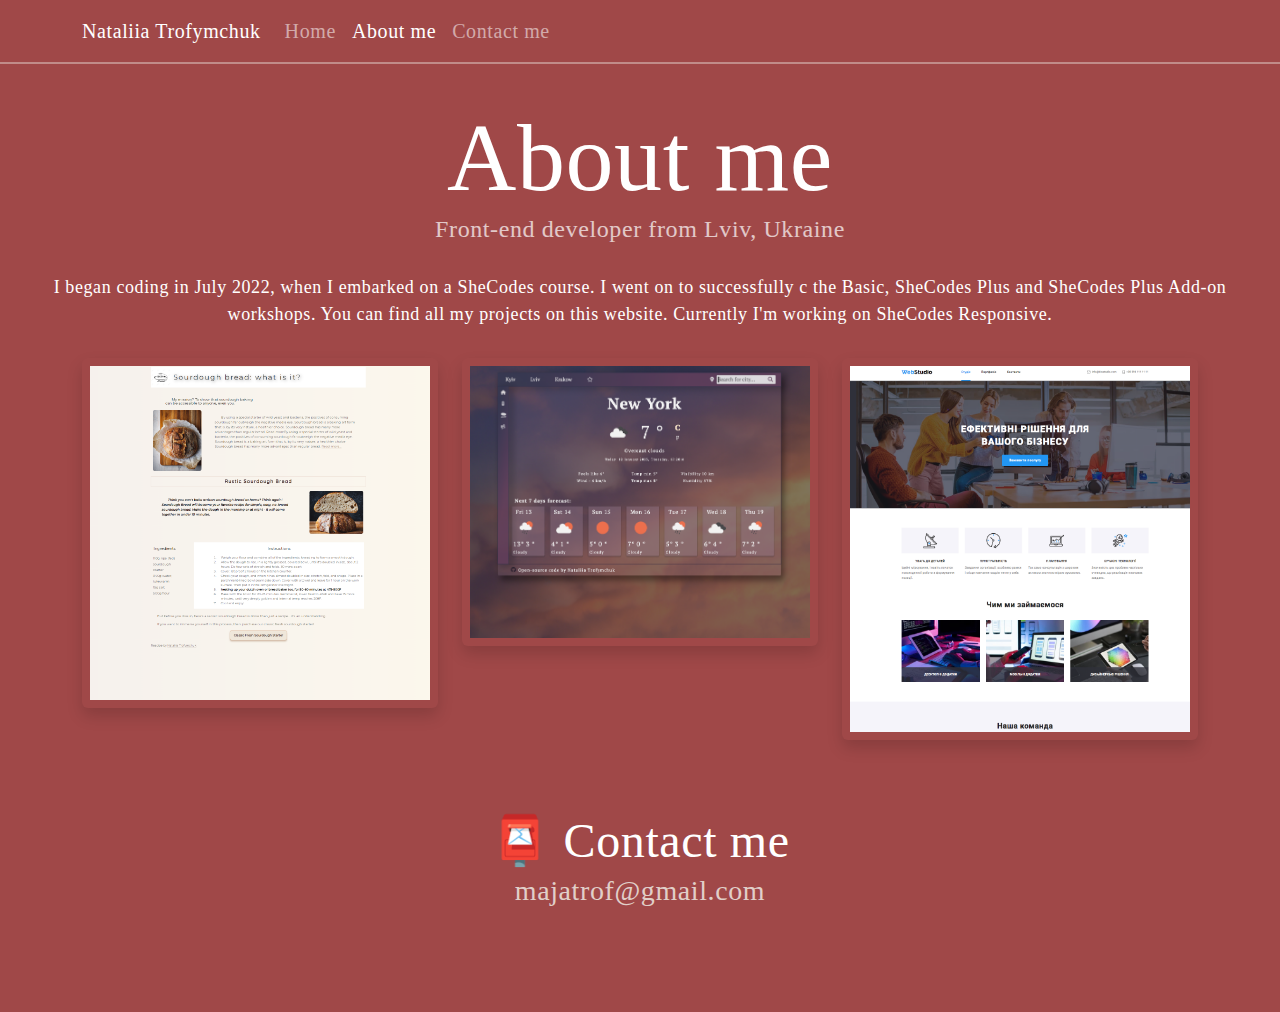
==== about.html @ 4327c9d4 "a" ====
<!DOCTYPE html>
<html lang="en">
  <head>
    <meta charset="UTF-8" />
    <meta http-equiv="X-UA-Compatible" content="IE=edge" />
    <meta name="viewport" content="width=device-width, initial-scale=1.0" />
    <meta
      name="description"
      content="About Nataliia Trofymchuk, a front-end developer based in Europe"
    />
    <link
      rel="stylesheet"
      href="https://cdn.jsdelivr.net/npm/bootstrap@5.2.3/dist/css/bootstrap.min.css"
    />
    <script src="https://cdn.jsdelivr.net/npm/bootstrap@5.3.0-alpha1/dist/js/bootstrap.bundle.min.js"></script>
    <link rel="stylesheet" href="style.css" />
    <title>About me - Nataliia Trofymchuk</title>
  </head>
  <body>
      <nav class="navbar navbar-expand-lg navbar-dark bg-light fixed-top">
        <div class="container">
          <a class="navbar-brand" href="index.html">Nataliia Trofymchuk</a>
          <button
            class="navbar-toggler"
            type="button"
            data-bs-toggle="collapse"
            data-bs-target="#navbarNav"
            aria-controls="navbarNav"
            aria-expanded="false"
            aria-label="Toggle navigation"
          >
            <span class="navbar-toggler-icon"></span>
          </button>
          <div class="collapse navbar-collapse" id="navbarNav">
            <ul class="navbar-nav">
              <li class="nav-item">
                <a
                  class="nav-link"
                  aria-current="page"
                  href="index.html"
                  tilte="Homepage"
                  >Home</a
                >
              </li>
              <li class="nav-item">
                <a
                  class="nav-link active"
                  href="about.html"
                  tilte="About Nataliia Trofymchuk"
                  >About me</a
                >
              </li>
              <li class="nav-item">
                <a
                  class="nav-link"
                  href="about.html#contact"
                  title="Contact Nataliia Trofymchuk"
                  >Contact me</a
                >
              </li>
            </ul>
          </div>
        </div>
      </nav>
      <h1 class="text-center">About me</h1>
      <h3 class="text-center">Front-end developer from Lviv, Ukraine</h3>

      <div class="about-paragraphs text-center">
        <p>
          I began coding in July 2022, when I embarked on a SheCodes course. I
          went on to successfully c the Basic, SheCodes Plus and SheCodes Plus
          Add-on workshops. You can find all my projects on this website.
          Currently I'm working on SheCodes Responsive.
        </p>
      </div>
      <div class="container">
        <div class="row">
          <div class="col-sm-4">
            <img
              src="images/bread.png"
              class="img-fluid p-2 mb-4 shadow rounded"
              alt="Bread project"
            />
          </div>
          <div class="col-sm-4">
            <img
              src="images/weather.png"
              class="img-fluid p-2 mb-4 shadow rounded"
              alt="Weather project"
            />
          </div>
          <div class="col-sm-4">
            <img
              src="images/web-site.png"
              class="img-fluid p-2 mb-4 shadow rounded"
              alt="web-site project"
            />
          </div>
        </div>
      </div>
      <div id="contact" class="mt-5">
        <h2 class="text-center">📮 Contact me</h2>
        <a href="mailto:majatrof@gmail.com" class="email-link">
          majatrof@gmail.com
        </a>
      </div>
  </body>
</html>
---- style.css ----
:root {
  --secondary-color: rgb(255, 255, 255);
  --primary-color: rgb(225, 207, 201);
  --red-color: rgb(161, 20, 37);
  --dark-color: rgb(52, 2, 7);
  --black-bc: rgba(52, 2, 7, 0.65);
  --border-button: rgba(161, 20, 37, 0.3);

  --box-shadow: 0px 1px 3px rgba(0, 0, 0, 0.12), 0px 1px 1px rgba(0, 0, 0, 0.24),
    0px 2px 1px rgba(0, 0, 0, 0.2);
  --box-border: 0px 0px 4px 4px;

  --text-font: Roboto;
  --letter-spacing: 0.03em;
  --timing-function: cubic-bezier(0.4, 0, 0.2, 1);
  --transition-bc: background-color 250ms var(--timing-function);
  --transition-color: color 250ms var(--timing-function);
}

body {
  font-size: 20px;
  font-family: var(--text-font);
  letter-spacing: var(--letter-spacing);
  color: var(--secondary-color) !important;
  background-color: rgb(160, 72, 72);
  font-weight: 400;
  line-height: 1.5;
  margin: 100px 0;
}

ul {
  list-style-type: none;
  margin: 0;
  padding: 0;
}

li,
p,
button {
  margin: 0;
  padding: 0;
}


h1,
h2,
h3 {
  margin: 0;
}

h1 {
  font-size: 96px;
}

h2 {
  font-size: 48px;
}

h3 {
  font-size: 24px;
  opacity: 0.7;
}

p {
  font-size: 18px;
  line-height: 1.5;
}

a {
    text-decoration: none;
    font-style: normal;
    cursor: pointer;
    margin: 0;
    padding: 0;
}

a:hover,
a:focus {
  color:rgb(52, 2, 7) !important;
}

.navbar {
  color: var(--secondary-color) !important;
  background-color: rgb(160, 72, 72) !important;
  border-bottom: 2px solid rgba(225, 207, 201, 0.5);
}

.img__link {
color: var(--secondary-color) !important;
font-size: 14px;
}

.img__link:hover,
.img__link:focus {
  text-decoration: underline;
  color: var(--primary-color) !important;
}

.navigation-links {
  display: flex;
  margin-top: 40px;
  justify-content: center;
}

.navigation-links a {
  margin: 20px;
}

.title-index {
  padding-top: 30px;
}

.primary-link {
  border-radius: 4px;
  padding: 20px 15px;
  text-decoration: none;
  text-transform: capitalize;
  background: var(--black-bc);
  box-shadow: var(--box-shadow);
  border: 1px solid var(--dark-color);
  color: white;
  transition: var(--transition-color), var(--transition-bc);
}

.primary-link:hover {
  color: var(--primary-color) !important;
  background-color: var(--border-button);
}

.secondary-link {
  border-radius: 4px;
  padding: 20px 15px;
  text-decoration: none;
  text-transform: capitalize;
  color: var(--primary-color);
  border: 1px solid var(--primary-color);
  box-shadow: var(--box-shadow);
  transition: var(--transition-color), var(--transition-bc);
}

.secondary-link:hover, 
.secondary-link:focus {
  color: var(--white-color) !important;
  background-color: var(--black-bc);
}

.homepage-link {
  color: var(--primary-color);
  text-align: center;
  display: block;
}

.about-paragraphs {
  margin: 30px 0;
}

.about-paragraphs p {
  margin: 10px;
}

.email-link {
  display: flex;
  justify-content: center;
  color: var(--primary-color);
  font-size: 28px;
  text-decoration: none;
}

.email-link:hover {
  text-decoration: underline;
}

@media (max-width: 576px) {
  h1 {
    font-size: 48px;
    line-height: 1.5;
  }

  h2 {
    font-size: 32px;
    text-align: center;
  }

  p {
    text-align: center;
  }

  .project-link {
    display: block;
    text-align: center;
    margin: 0 20px;
  }
}
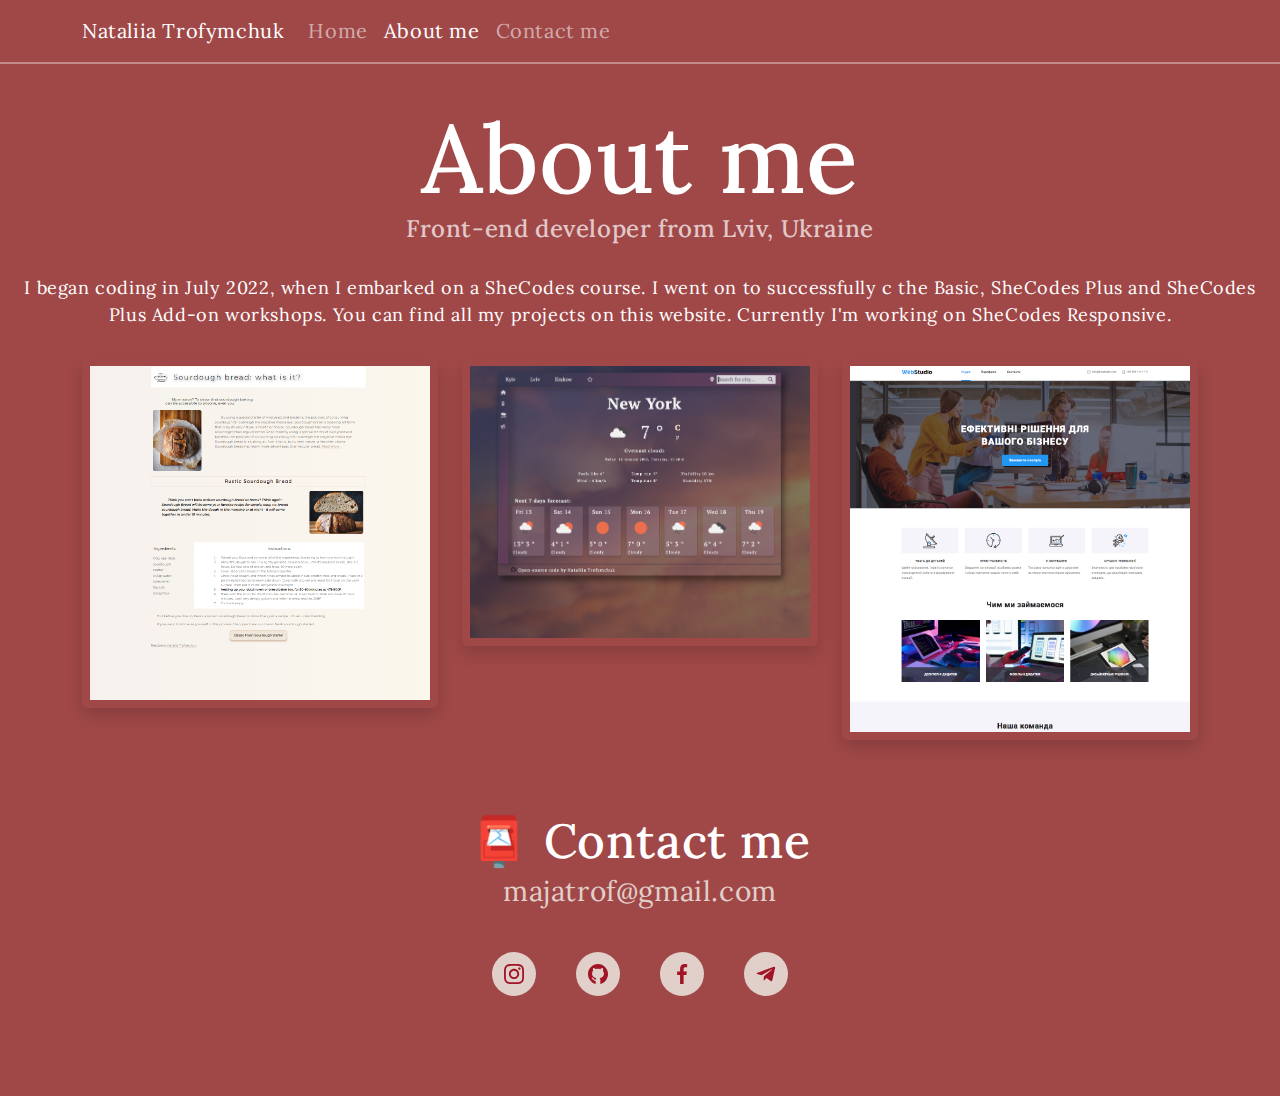
==== commit 692fdf2a: "1" ====
--- a/about.html
+++ b/about.html
@@ -12,6 +12,10 @@
       rel="stylesheet"
       href="https://cdn.jsdelivr.net/npm/bootstrap@5.2.3/dist/css/bootstrap.min.css"
     />
+        <link rel="preconnect" href="https://fonts.googleapis.com">
+<link rel="preconnect" href="https://fonts.gstatic.com" crossorigin>
+<link href="https://fonts.googleapis.com/css2?family=Lora:wght@400;700&display=swap" rel="stylesheet">
+
     <script src="https://cdn.jsdelivr.net/npm/bootstrap@5.3.0-alpha1/dist/js/bootstrap.bundle.min.js"></script>
     <link rel="stylesheet" href="style.css" />
     <title>About me - Nataliia Trofymchuk</title>
@@ -104,5 +108,56 @@
           majatrof@gmail.com
         </a>
       </div>
+      <div>
+        <ul class="contact__social">
+          <li class="social-icons__item">
+            <a
+              href="https://www.instagram.com/maia_trof"
+              class="social-icons__link"
+              aria-label="instagram"
+              target="_blank"
+            >
+              <svg width="20px" height="20px" class="icon">
+                <use href="./images/sprite.svg#icon-instagram"></use>
+              </svg>
+            </a>
+          </li>
+          <li class="social-icons__item">
+            <a
+              href="https://github.com/MajaTrof"
+              class="social-icons__link"
+              aria-label="git-hub"
+              target="_blank"
+            >
+              <svg width="20px" height="20px">
+                <use href="./images/sprite.svg#icon-github"></use>
+              </svg>
+            </a>
+          </li>
+          <li class="social-icons__item">
+            <a
+              href="https://www.facebook.com/ntrofymchuk/"
+              class="social-icons__link"
+              target="_blank"
+            >
+              <svg width="20px" height="20px" class="">
+                <use href="./images/sprite.svg#icon-facebook"></use>
+              </svg>
+            </a>
+          </li>
+          <li class="social-icons__item">
+            <a
+              href="https://web.telegram.org/k/"
+              class="social-icons__link"
+              aria-label="telegram"
+              target="_blank"
+            >
+              <svg width="20px" height="20px" class="icon">
+                <use href="./images/sprite.svg#icon-telegram"></use>
+              </svg>
+            </a>
+          </li>
+        </ul>
+      </div>
   </body>
 </html>
--- a/style.css
+++ b/style.css
@@ -10,7 +10,7 @@
     0px 2px 1px rgba(0, 0, 0, 0.2);
   --box-border: 0px 0px 4px 4px;
 
-  --text-font: Roboto;
+  --text-font: 'Lora', serif;
   --letter-spacing: 0.03em;
   --timing-function: cubic-bezier(0.4, 0, 0.2, 1);
   --transition-bc: background-color 250ms var(--timing-function);
@@ -134,7 +134,7 @@
   text-transform: capitalize;
   color: var(--primary-color);
   border: 1px solid var(--primary-color);
-  box-shadow: var(--box-shadow);
+  box-shadow:  0px 6px 5px rgb(0 0 1 / 30%), 0px 1px 1px rgb(0 0 0 / 12%), 0px 2px 1px rgb(1 0 1 / 20%);
   transition: var(--transition-color), var(--transition-bc);
 }
 
@@ -191,3 +191,66 @@
     margin: 0 20px;
   }
 }
+
+
+.contact__social {
+  display: flex;
+  justify-content: center;
+  align-items: center;
+  margin-top: 40px;
+  margin-bottom: 30px;
+}
+
+.contact__social > .social-icons__item + .social-icons__item {
+  margin-left: 10px;
+}
+
+.contact__social > .social-icons__item.last-child {
+  margin-right: 0;
+}
+
+.social-icons__item {
+  display: flex;
+  justify-content: center;
+  align-items: center;
+  width: 44px;
+  height: 44px;
+  margin-right: 30px;
+}
+
+.social-icons__item:last-child {
+  margin-right: 0;
+}
+.social-icons__link {
+  display: flex;
+  justify-content: center;
+  align-items: center;
+  width: 44px;
+  height: 44px;
+  background-position: 50% 50%;
+  border-radius: 50%;
+
+  transition: var(--transition-bc), var(--transition-color);
+}
+
+.social-icons__link {
+  fill: var(--red-color);
+  background-color: var(--primary-color);
+}
+
+.social-icons__link:hover,
+.social-icons__link:focus {
+  background-color: var(--red-color);
+  fill: var(--primary-color);
+}
+
+.information__logo {
+  width: 40px;
+  margin-right: 30px;
+}
+
+.information__blok {
+  display: flex;
+  align-items:center;
+  justify-content: center;
+}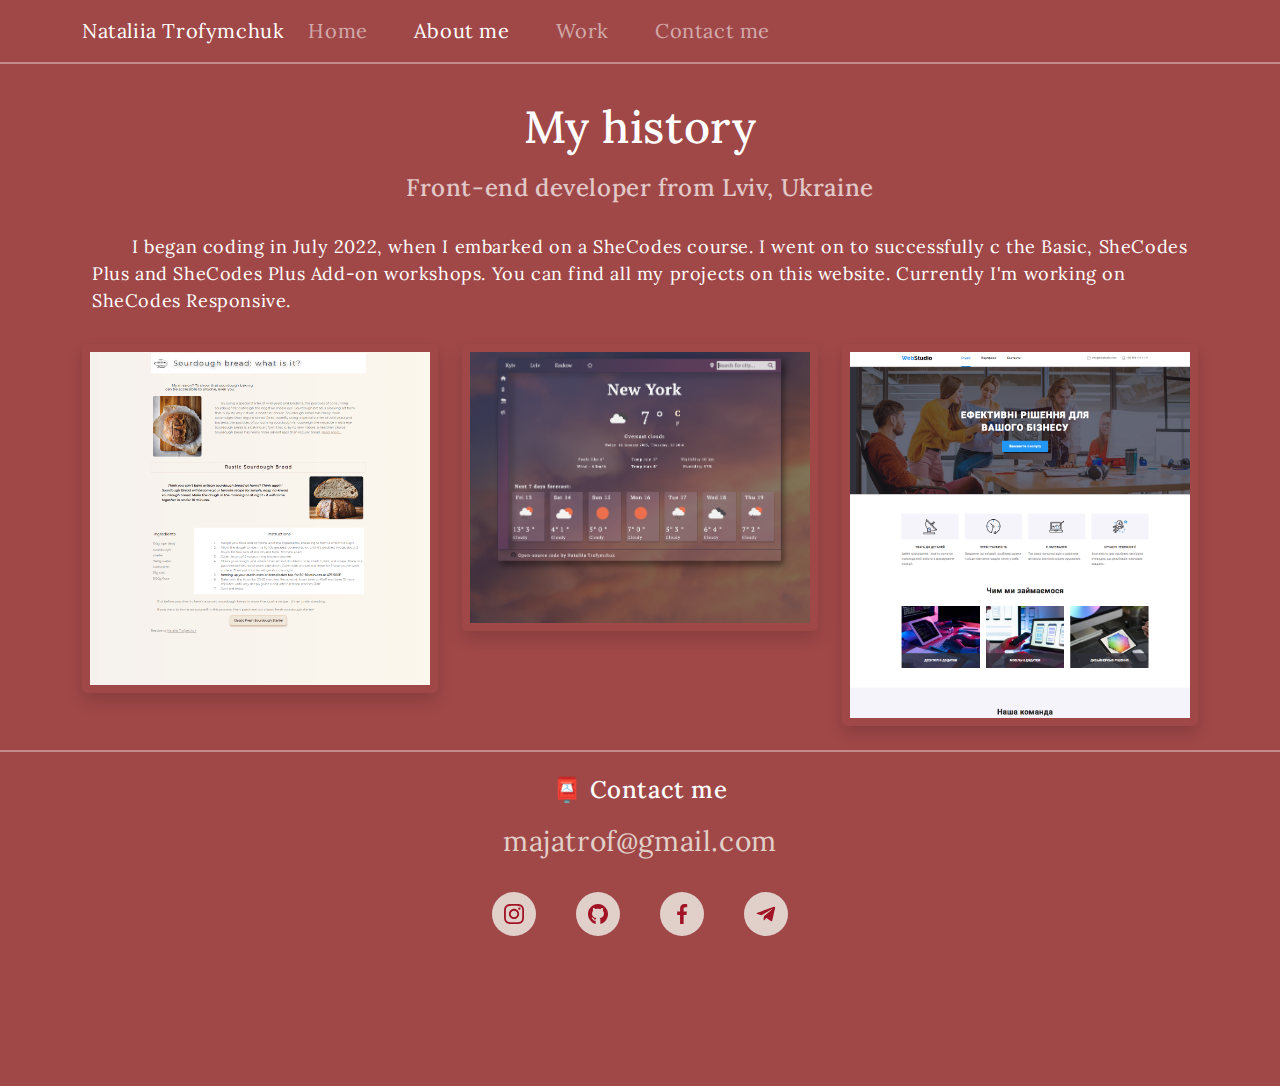
==== commit 2bec543e: "add seo" ====
--- a/about.html
+++ b/about.html
@@ -4,78 +4,93 @@
     <meta charset="UTF-8" />
     <meta http-equiv="X-UA-Compatible" content="IE=edge" />
     <meta name="viewport" content="width=device-width, initial-scale=1.0" />
-    <meta
-      name="description"
-      content="About Nataliia Trofymchuk, a front-end developer based in Europe"
-    />
+    <meta name="description" content="About Nataliia Trofymchuk"/>
     <link
       rel="stylesheet"
       href="https://cdn.jsdelivr.net/npm/bootstrap@5.2.3/dist/css/bootstrap.min.css"
     />
-        <link rel="preconnect" href="https://fonts.googleapis.com">
-<link rel="preconnect" href="https://fonts.gstatic.com" crossorigin>
-<link href="https://fonts.googleapis.com/css2?family=Lora:wght@400;700&display=swap" rel="stylesheet">
+    <link rel="preconnect" href="https://fonts.googleapis.com" />
+    <link rel="preconnect" href="https://fonts.gstatic.com" crossorigin />
+    <link
+      href="https://fonts.googleapis.com/css2?family=Lora:wght@400;700&display=swap"
+      rel="stylesheet"
+    />
 
+    <link rel="stylesheet" href="style.css" />
     <script src="https://cdn.jsdelivr.net/npm/bootstrap@5.3.0-alpha1/dist/js/bootstrap.bundle.min.js"></script>
     <link rel="stylesheet" href="style.css" />
     <title>About me - Nataliia Trofymchuk</title>
   </head>
   <body>
-      <nav class="navbar navbar-expand-lg navbar-dark bg-light fixed-top">
-        <div class="container">
-          <a class="navbar-brand" href="index.html">Nataliia Trofymchuk</a>
-          <button
-            class="navbar-toggler"
-            type="button"
-            data-bs-toggle="collapse"
-            data-bs-target="#navbarNav"
-            aria-controls="navbarNav"
-            aria-expanded="false"
-            aria-label="Toggle navigation"
-          >
-            <span class="navbar-toggler-icon"></span>
-          </button>
-          <div class="collapse navbar-collapse" id="navbarNav">
-            <ul class="navbar-nav">
-              <li class="nav-item">
-                <a
-                  class="nav-link"
-                  aria-current="page"
-                  href="index.html"
-                  tilte="Homepage"
-                  >Home</a
-                >
-              </li>
-              <li class="nav-item">
-                <a
-                  class="nav-link active"
-                  href="about.html"
-                  tilte="About Nataliia Trofymchuk"
-                  >About me</a
-                >
-              </li>
-              <li class="nav-item">
-                <a
-                  class="nav-link"
-                  href="about.html#contact"
-                  title="Contact Nataliia Trofymchuk"
-                  >Contact me</a
-                >
-              </li>
-            </ul>
-          </div>
+     <header>
+        <nav class="navbar navbar-expand-lg navbar-dark bg-light fixed-top">
+      <div class="container">
+        <a class="navbar-brand" href="/" title="Homepage"
+          >Nataliia Trofymchuk</a
+        >
+        <button
+          class="navbar-toggler"
+          type="button"
+          data-bs-toggle="collapse"
+          data-bs-target="#navbarNav"
+          aria-controls="navbarNav"
+          aria-expanded="false"
+          aria-label="Toggle navigation"
+          target="#navbarNav"
+        >
+          <span class="navbar-toggler-icon"></span>
+        </button>
+        <div class="collapse navbar-collapse" id="navbarNav">
+          <ul class="navbar-nav">
+            <li class="nav-item">
+              <a
+                class="nav-link"
+                aria-current="page"
+                href="index.html"
+                tilte="Homepage"
+                >Home</a>
+            </li>
+            <li class="nav-item">
+              <a
+                class="nav-link active"
+                href="about.html"
+                title="About Nataliia Trofymchuk"
+                >About me</a>
+               <li class="nav-item">
+              <a
+                class="nav-link"
+                href="work.html"
+                title="Projects Nataliia Trofymchuk"
+                >Work</a>
+            </li>
+            </li>
+            <li class="nav-item">
+              <a
+                class="nav-link"
+                href="contact.html"
+                title="Contact Nataliia Trofymchuk"
+                >Contact me</a
+              >
+            </li>
+           
+          </ul>
         </div>
-      </nav>
-      <h1 class="text-center">About me</h1>
+      </div>
+    </nav>
+     </header>
+    <main>
+      <div class="content-container container">
+      <h2 class="text-center">My history</h2>
       <h3 class="text-center">Front-end developer from Lviv, Ukraine</h3>
 
-      <div class="about-paragraphs text-center">
-        <p>
+      <div class="about-paragraphs">
+        <p class="tab">
           I began coding in July 2022, when I embarked on a SheCodes course. I
           went on to successfully c the Basic, SheCodes Plus and SheCodes Plus
           Add-on workshops. You can find all my projects on this website.
           Currently I'm working on SheCodes Responsive.
         </p>
+      </div>
       </div>
       <div class="container">
         <div class="row">
@@ -102,13 +117,15 @@
           </div>
         </div>
       </div>
-      <div id="contact" class="mt-5">
+      </main>
+
+      <footer>
+          <div id="contact" class="mt-1">
         <h2 class="text-center">📮 Contact me</h2>
-        <a href="mailto:majatrof@gmail.com" class="email-link">
+        <a href="mailto:majatrof@gmail.com" class="email-link" title="email Nataliia Trofumchuk">
           majatrof@gmail.com
         </a>
       </div>
-      <div>
         <ul class="contact__social">
           <li class="social-icons__item">
             <a
@@ -116,6 +133,7 @@
               class="social-icons__link"
               aria-label="instagram"
               target="_blank"
+              title="instagram Nataliia Trofumchuk"
             >
               <svg width="20px" height="20px" class="icon">
                 <use href="./images/sprite.svg#icon-instagram"></use>
@@ -128,6 +146,7 @@
               class="social-icons__link"
               aria-label="git-hub"
               target="_blank"
+              title="git-hub Nataliia Trofumchuk"
             >
               <svg width="20px" height="20px">
                 <use href="./images/sprite.svg#icon-github"></use>
@@ -139,6 +158,7 @@
               href="https://www.facebook.com/ntrofymchuk/"
               class="social-icons__link"
               target="_blank"
+              title="facebook Nataliia Trofumchuk"
             >
               <svg width="20px" height="20px" class="">
                 <use href="./images/sprite.svg#icon-facebook"></use>
@@ -151,6 +171,7 @@
               class="social-icons__link"
               aria-label="telegram"
               target="_blank"
+              title="telegram Nataliia Trofumchuk"
             >
               <svg width="20px" height="20px" class="icon">
                 <use href="./images/sprite.svg#icon-telegram"></use>
@@ -158,6 +179,6 @@
             </a>
           </li>
         </ul>
-      </div>
+      </footer>
   </body>
 </html>
--- a/style.css
+++ b/style.css
@@ -79,36 +79,59 @@
   color:rgb(52, 2, 7) !important;
 }
 
+
+/* Navbar */
+
 .navbar {
   color: var(--secondary-color) !important;
   background-color: rgb(160, 72, 72) !important;
   border-bottom: 2px solid rgba(225, 207, 201, 0.5);
 }
 
-.img__link {
-color: var(--secondary-color) !important;
-font-size: 14px;
-}
-
-.img__link:hover,
-.img__link:focus {
-  text-decoration: underline;
-  color: var(--primary-color) !important;
+.nav-item {
+  padding-right: 30px;
+}
+
+/* similar styles */
+
+.content {
+  margin-left: 30px;
+  margin-right: 30px;
+  margin-bottom: 30px;
+}
+
+.content-container h1 {
+  font-size: 58px;
+  padding-bottom: 19px;
+}
+
+.content-container h2 {
+  font-size: 45px;
+   padding-bottom: 20px;
+}
+
+/* Index (Home) Page */
+
+.information__logo {
+  width: 40px;
+  margin-right: 30px;
+}
+
+.information__blok {
+  display: flex;
+  align-items:center;
+  justify-content: left;
 }
 
 .navigation-links {
   display: flex;
-  margin-top: 40px;
-  justify-content: center;
+  margin-top: 20px;
 }
 
 .navigation-links a {
   margin: 20px;
 }
 
-.title-index {
-  padding-top: 30px;
-}
 
 .primary-link {
   border-radius: 4px;
@@ -158,46 +181,35 @@
   margin: 10px;
 }
 
+
+
+/* footer information */
+footer {
+  border-top: 2px solid #e1cfc980;
+  padding: 20px;
+}
+footer h2 {
+  font-size: 24px;
+}
+
 .email-link {
   display: flex;
   justify-content: center;
   color: var(--primary-color);
   font-size: 28px;
   text-decoration: none;
+  padding-top: 15px;
 }
 
 .email-link:hover {
   text-decoration: underline;
 }
 
-@media (max-width: 576px) {
-  h1 {
-    font-size: 48px;
-    line-height: 1.5;
-  }
-
-  h2 {
-    font-size: 32px;
-    text-align: center;
-  }
-
-  p {
-    text-align: center;
-  }
-
-  .project-link {
-    display: block;
-    text-align: center;
-    margin: 0 20px;
-  }
-}
-
-
 .contact__social {
   display: flex;
   justify-content: center;
   align-items: center;
-  margin-top: 40px;
+  margin-top: 30px;
   margin-bottom: 30px;
 }
 
@@ -244,13 +256,83 @@
   fill: var(--primary-color);
 }
 
-.information__logo {
-  width: 40px;
-  margin-right: 30px;
-}
-
-.information__blok {
-  display: flex;
-  align-items:center;
-  justify-content: center;
-}+/* Work Page */
+
+.img__link {
+color: var(--secondary-color) !important;
+font-size: 14px;
+}
+
+.img__link:hover,
+.img__link:focus {
+  text-decoration: underline;
+  color: var(--primary-color) !important;
+}
+
+.img-shadow {
+box-shadow: 0px 6px 23px rgba(0, 0, 0, 0.3);
+}
+
+/* About Page */
+
+.tab {
+  text-indent: 40px;
+}
+
+/* Contact Page */
+.contact-text {
+  font-size: 28px;
+  font-weight: 700;
+  color: var(--dark-color);
+}
+.link {
+  display: block;
+  color: var(--primary-color);
+    font-size: 24px;
+    text-decoration: none;
+    padding-bottom: 30px;
+    padding-top: 10px;
+}
+
+.link:hover {
+  font-weight: 700;
+}
+
+/*@media (max-width: 576px) */
+
+
+@media (max-width: 576px) {
+  .content-container h1 {
+    padding-top: 15px;
+    font-size: 48px;
+    line-height: 1.5;
+  }
+
+  .content-container h2 {
+    font-size: 32px;
+    text-align: center;
+
+  }
+
+  .content-container p {
+    text-align: center;
+  }
+
+  .project-link {
+    display: block;
+    text-align: center;
+    margin: 0 20px;
+  }
+
+  .information__blok {
+    justify-content: center;;
+  }
+  .information__logo {
+    display: none;
+  }
+
+    .navigation-links {
+    justify-content: center;
+  }
+}
+
--- a/style.css
+++ b/style.css
@@ -79,36 +79,59 @@
   color:rgb(52, 2, 7) !important;
 }
 
+
+/* Navbar */
+
 .navbar {
   color: var(--secondary-color) !important;
   background-color: rgb(160, 72, 72) !important;
   border-bottom: 2px solid rgba(225, 207, 201, 0.5);
 }
 
-.img__link {
-color: var(--secondary-color) !important;
-font-size: 14px;
-}
-
-.img__link:hover,
-.img__link:focus {
-  text-decoration: underline;
-  color: var(--primary-color) !important;
+.nav-item {
+  padding-right: 30px;
+}
+
+/* similar styles */
+
+.content {
+  margin-left: 30px;
+  margin-right: 30px;
+  margin-bottom: 30px;
+}
+
+.content-container h1 {
+  font-size: 58px;
+  padding-bottom: 19px;
+}
+
+.content-container h2 {
+  font-size: 45px;
+   padding-bottom: 20px;
+}
+
+/* Index (Home) Page */
+
+.information__logo {
+  width: 40px;
+  margin-right: 30px;
+}
+
+.information__blok {
+  display: flex;
+  align-items:center;
+  justify-content: left;
 }
 
 .navigation-links {
   display: flex;
-  margin-top: 40px;
-  justify-content: center;
+  margin-top: 20px;
 }
 
 .navigation-links a {
   margin: 20px;
 }
 
-.title-index {
-  padding-top: 30px;
-}
 
 .primary-link {
   border-radius: 4px;
@@ -158,46 +181,35 @@
   margin: 10px;
 }
 
+
+
+/* footer information */
+footer {
+  border-top: 2px solid #e1cfc980;
+  padding: 20px;
+}
+footer h2 {
+  font-size: 24px;
+}
+
 .email-link {
   display: flex;
   justify-content: center;
   color: var(--primary-color);
   font-size: 28px;
   text-decoration: none;
+  padding-top: 15px;
 }
 
 .email-link:hover {
   text-decoration: underline;
 }
 
-@media (max-width: 576px) {
-  h1 {
-    font-size: 48px;
-    line-height: 1.5;
-  }
-
-  h2 {
-    font-size: 32px;
-    text-align: center;
-  }
-
-  p {
-    text-align: center;
-  }
-
-  .project-link {
-    display: block;
-    text-align: center;
-    margin: 0 20px;
-  }
-}
-
-
 .contact__social {
   display: flex;
   justify-content: center;
   align-items: center;
-  margin-top: 40px;
+  margin-top: 30px;
   margin-bottom: 30px;
 }
 
@@ -244,13 +256,83 @@
   fill: var(--primary-color);
 }
 
-.information__logo {
-  width: 40px;
-  margin-right: 30px;
-}
-
-.information__blok {
-  display: flex;
-  align-items:center;
-  justify-content: center;
-}+/* Work Page */
+
+.img__link {
+color: var(--secondary-color) !important;
+font-size: 14px;
+}
+
+.img__link:hover,
+.img__link:focus {
+  text-decoration: underline;
+  color: var(--primary-color) !important;
+}
+
+.img-shadow {
+box-shadow: 0px 6px 23px rgba(0, 0, 0, 0.3);
+}
+
+/* About Page */
+
+.tab {
+  text-indent: 40px;
+}
+
+/* Contact Page */
+.contact-text {
+  font-size: 28px;
+  font-weight: 700;
+  color: var(--dark-color);
+}
+.link {
+  display: block;
+  color: var(--primary-color);
+    font-size: 24px;
+    text-decoration: none;
+    padding-bottom: 30px;
+    padding-top: 10px;
+}
+
+.link:hover {
+  font-weight: 700;
+}
+
+/*@media (max-width: 576px) */
+
+
+@media (max-width: 576px) {
+  .content-container h1 {
+    padding-top: 15px;
+    font-size: 48px;
+    line-height: 1.5;
+  }
+
+  .content-container h2 {
+    font-size: 32px;
+    text-align: center;
+
+  }
+
+  .content-container p {
+    text-align: center;
+  }
+
+  .project-link {
+    display: block;
+    text-align: center;
+    margin: 0 20px;
+  }
+
+  .information__blok {
+    justify-content: center;;
+  }
+  .information__logo {
+    display: none;
+  }
+
+    .navigation-links {
+    justify-content: center;
+  }
+}
+
